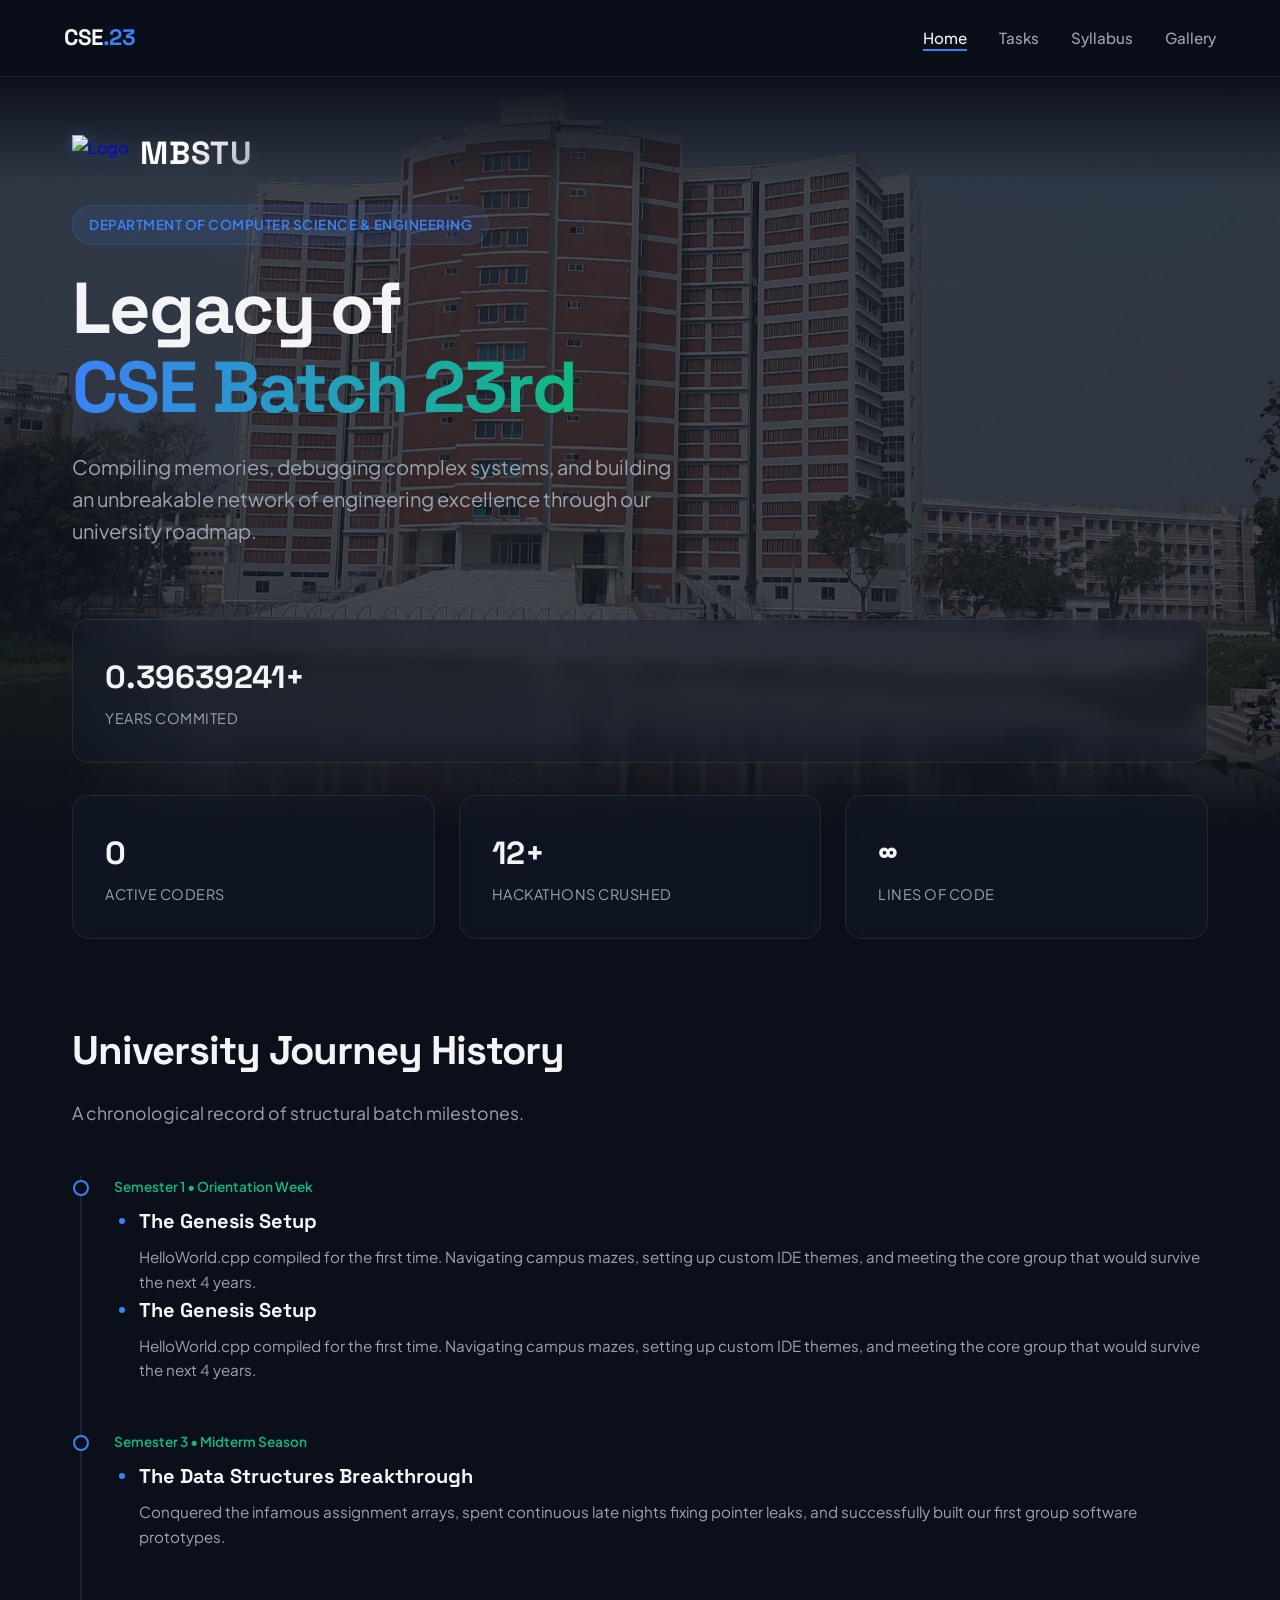
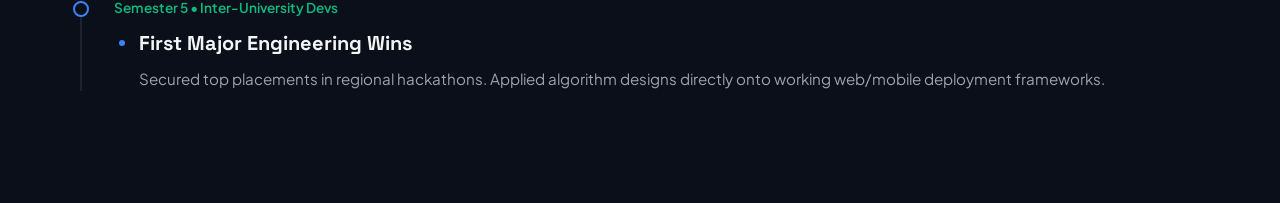
==== index.html @ c8ceb7ba "optimizing" ====
<!doctype html>
<html lang="en">
  <head>
    <link rel="author" href="https://github.com/abir-cse-dev" />
    <meta charset="UTF-8" />
    <meta name="viewport" content="width=device-width, initial-scale=1.0" />
    <title>CSE Batch 23 | Home</title>
    <link rel="stylesheet" href="style.css" />
    <style>
      /* Hero Section Component */
      .hero {
        min-height: 85vh;
        display: flex;
        flex-direction: column;
        justify-content: center;
        align-items: flex-start;
        position: relative;
      }

      .hero-tag {
        background: rgba(59, 130, 246, 0.1);
        color: var(--primary-accent);
        padding: 0.5rem 1rem;
        border-radius: 9999px;
        font-size: 0.85rem;
        font-weight: 600;
        letter-spacing: 0.5px;
        margin-bottom: 1.5rem;
        border: 1px solid rgba(59, 130, 246, 0.2);
      }
      .hero-title {
        font-size: 4.5rem;
        line-height: 1.1;
        letter-spacing: -2px;
        margin-bottom: 1.5rem;
      }
      .hero-title span {
        background: linear-gradient(
          to right,
          var(--primary-accent),
          var(--secondary-accent)
        );
        -webkit-background-clip: text;
        background-clip: text; /* Standard property to fix the warning */
        -webkit-text-fill-color: transparent;
      }

      .hero-desc {
        font-size: 1.25rem;
        color: var(--text-muted);
        max-width: 600px;
        margin-bottom: 2.5rem;
      }

      /* Dynamic Dashboard Stats */
      .stats-grid {
        display: grid;
        grid-template-columns: repeat(auto-fit, minmax(220px, 1fr));
        gap: 1.5rem;
        width: 100%;
        margin-top: 2rem;
      }
      .stat-card {
        background: var(--bg-card);
        border: 1px solid var(--border-color);
        padding: 2rem;
        border-radius: 17px;
        backdrop-filter: blur(8px);
        transition:
          transform 0.4s cubic-bezier(0.175, 0.885, 0.32, 1.275),
          border-color 0.3s;
      }
      .stat-card:hover {
        transform: translateY(-6px);
        border-color: rgba(59, 130, 246, 0.3);
      }
      .stat-num {
        font-family: "Space Grotesk", sans-serif;
        font-size: 2rem;
        font-weight: 700;
        color: var(--text-main);
        margin-bottom: 0.25rem;
      }
      .stat-label {
        font-size: 0.9rem;
        color: var(--text-muted);
        text-transform: uppercase;
        letter-spacing: 0.5px;
      }

      /* History Timeline Component */
      .timeline-section {
        margin-top: 5rem;
      }
      .timeline {
        position: relative;
        border-left: 2px solid var(--border-color);
        padding-left: 2rem;
        margin-left: 0.5rem;
      }
      .timeline-item {
        position: relative;
        margin-bottom: 3rem;
      }

      .timeline-item::before {
        content: "";
        position: absolute;
        left: calc(-2.1rem - 7px);
        top: 4px;
        width: 12px;
        height: 12px;
        border-radius: 50%;
        background: var(--bg-dark);
        border: 2px solid var(--primary-accent);
      }
      .timeline-date {
        font-size: 0.85rem;
        font-weight: 600;
        color: var(--secondary-accent);
        margin-bottom: 0.5rem;
      }
      .timeline-content {
        position: relative;
        padding-left: 25px;
      }
      .timeline-content h3 {
        font-size: 1.25rem;
        margin-bottom: 0.5rem;
      }
      .timeline-content p {
        color: var(--text-muted);
        font-size: 0.95rem;
      }
      .timeline-content::before {
        content: "";
        position: absolute;
        left: 0.32rem;
        top: 13px;

        /* Tiny solid core */
        width: 6px;
        height: 6px;
        border-radius: 50%;
        background: var(--primary-accent);
        border: none;

        /* Attaches the hardware-accelerated radar pulse animation */
        animation: radarPulse 2s infinite cubic-bezier(0.25, 0, 0, 1);
      }

      /* 
   The Radar Pulse Engine
   Gradually expands the outer ring while fading it to zero opacity 
*/
      @keyframes radarPulse {
        0% {
          box-shadow:
            0 0 0 0px rgba(59, 130, 246, 0.7),
            0 0 0 0px rgba(59, 130, 246, 0.4);
        }
        100% {
          box-shadow:
            0 0 0 8px rgba(59, 130, 246, 0),
            0 0 0 16px rgba(59, 130, 246, 0);
        }
      }

      .hero-standalone-bg {
        position: absolute;
        left: 0;
        right: 0;

        /* Starts exactly below the navbar (adjust 4.5rem if your nav height differs) */
        top: 4.5rem;

        /* Forces the canvas height to precisely match the vertical bounds of the hero layout */
        height: 85vh;

        /* Inject your background asset here */
        background-image: url("img/cse-12-story.jpg");
        background-repeat: no-repeat;
        background-position: center center;
        background-size: cover;

        /* Control your overall structural visibility blend here */
        opacity: 0.25;

        /* Dual-sided mask: Blends seamlessly into dark background at both the top and bottom borders */
        mask-image: linear-gradient(
          to bottom,
          transparent 0%,
          black 15%,
          black 85%,
          transparent 100%
        );
        -webkit-mask-image: linear-gradient(
          to bottom,
          transparent 0%,
          black 15%,
          black 85%,
          transparent 100%
        );

        z-index: 1; /* Drops it directly underneath your text grids */
        pointer-events: none; /* Makes it completely click-through so it never interrupts mouse interactions */
      }
      /* ==========================================
   MBSTU HIGH-TECH BRANDING SYSTEM
   ========================================== */

      .uni-logo {
        display: flex;
        align-items: center;
        gap: 0.75rem; /* Creates perfect breathing room between logo and text */
        cursor: pointer;
      }

      /* 1. The Logo Image Styling */
      .logo-img {
        height: 38px; /* Perfectly scaled height to fit inside the modern navbar */
        width: auto;
        object-fit: contain;

        /* Adds a subtle high-tech electric blue glow behind the logo */
        filter: drop-shadow(0 0 8px rgba(59, 130, 246, 0.4));

        transition: transform 0.3s cubic-bezier(0.4, 0, 0.2, 1);
      }

      /* Micro-interaction: logo spins slightly or scales up on nav hover */
      .uni-logo:hover .logo-img {
        transform: scale(1.05) rotate(-3deg);
      }

      /* 2. The MBSTU Word Styling */
      .logo-text {
        font-family: "Space Grotesk", sans-serif;
        font-size: 2rem;
        font-weight: 700;
        letter-spacing: 1px; /* Modern technical tracking space */

        /* Futuristic metallic gradient finish */
        background: linear-gradient(
          135deg,
          #ffffff 40%,
          var(--text-muted) 100%
        );
        -webkit-background-clip: text;
        background-clip: text;
        -webkit-text-fill-color: transparent;

        /* Subtle digital glow so the letters stand out on dark backgrounds */
        text-shadow: 0 0 20px rgba(255, 255, 255, 0.1);
        transition: all 0.3s ease;
        position: relative;
      }

      /* Accent highlight effect on hover */
      .uni-logo:hover .logo-text {
        background: linear-gradient(
          135deg,
          #ffffff 20%,
          var(--primary-accent) 100%
        );
        -webkit-background-clip: text;
        background-clip: text;
        -webkit-text-fill-color: transparent;
        text-shadow: 0 0 15px rgba(59, 130, 246, 0.3);
      }
      @media (max-width: 768px) {
        .hero-tag {
          font-size: 10px;
        }
      }
    </style>
  </head>
  <body>
    <nav class="navbar">
      <div class="nav-logo">CSE<span>.23</span></div>
      <ul class="nav-links">
        <li><a href="index.html" class="active">Home</a></li>
        <li><a href="tasks.html">Tasks</a></li>
        <li><a href="syllabus.html">Syllabus</a></li>
        <li><a href="gallery.html">Gallery</a></li>
      </ul>
    </nav>
    <div class="hero-standalone-bg"></div>
    <main class="container">
      <section class="hero">
        <a
          href="https://mbstu.ac.bd/"
          target="_blank"
          style="text-decoration: none"
        >
          <div class="uni-logo">
            <img src="img/Logo_of_MBSTU.png" alt="Logo" class="logo-img" />

            <span class="logo-text">MBSTU</span>
          </div></a
        >

        <br />
        <div class="hero-tag">DEPARTMENT OF COMPUTER SCIENCE & ENGINEERING</div>
        <h1 class="hero-title">Legacy of<br /><span>CSE Batch 23rd</span></h1>

        <p class="hero-desc">
          Compiling memories, debugging complex systems, and building an
          unbreakable network of engineering excellence through our university
          roadmap.
        </p>

        <div class="stats-grid">
          <div class="stat-card">
            <!-- The JS script below will dynamically control this element -->
            <div class="stat-num" id="live-years">Calculating...</div>
            <div class="stat-label">Years Commited</div>
          </div>
        </div>
        <div class="stats-grid">
          <div class="stat-card">
            <div class="stat-num">0</div>
            <div class="stat-label">Active Coders</div>
          </div>
          <div class="stat-card">
            <div class="stat-num">12+</div>
            <div class="stat-label">Hackathons Crushed</div>
          </div>
          <div class="stat-card">
            <div class="stat-num">∞</div>
            <div class="stat-label">Lines of Code</div>
          </div>
        </div>
      </section>

      <!-- Academic History Timeline Blueprint -->
      <section class="timeline-section">
        <h2 class="section-title">University Journey History</h2>
        <p class="section-subtitle">
          A chronological record of structural batch milestones.
        </p>

        <div class="timeline">
          <div class="timeline-item">
            <div class="timeline-date">Semester 1 • Orientation Week</div>
            <div class="timeline-content">
              <h3>The Genesis Setup</h3>
              <p>
                HelloWorld.cpp compiled for the first time. Navigating campus
                mazes, setting up custom IDE themes, and meeting the core group
                that would survive the next 4 years.
              </p>
            </div>
            <div class="timeline-content">
              <h3>The Genesis Setup</h3>
              <p>
                HelloWorld.cpp compiled for the first time. Navigating campus
                mazes, setting up custom IDE themes, and meeting the core group
                that would survive the next 4 years.
              </p>
            </div>
          </div>
          <div class="timeline-item">
            <div class="timeline-date">Semester 3 • Midterm Season</div>
            <div class="timeline-content">
              <h3>The Data Structures Breakthrough</h3>
              <p>
                Conquered the infamous assignment arrays, spent continuous late
                nights fixing pointer leaks, and successfully built our first
                group software prototypes.
              </p>
            </div>
          </div>
          <div class="timeline-item">
            <div class="timeline-date">Semester 5 • Inter-University Devs</div>
            <div class="timeline-content">
              <h3>First Major Engineering Wins</h3>
              <p>
                Secured top placements in regional hackathons. Applied algorithm
                designs directly onto working web/mobile deployment frameworks.
              </p>
            </div>
          </div>
        </div>
      </section>
    </main>
    <!-- Dynamic Batch Timer Engine -->
    <!-- Dynamic Real-Time Batch Timer Engine -->
    <script>
      document.addEventListener("DOMContentLoaded", () => {
        const MAX_YEARS = 4.0;

        // 1. Anchor the batch start date explicitly in Bangladesh Standard Time (UTC+6)
        // July 15, 2026 at 00:00:00 BST translates to July 14, 2026 at 18:00:00 UTC
        const BATCH_START_DATE = new Date("2026-07-14T18:00:00Z");

        const millisecondsInYear = 1000 * 60 * 60 * 24 * 365.25;
        const targetElement = document.getElementById("live-years");

        function updateBangladeshTicker() {
          // 2. Get the current exact global UTC time
          const now = new Date();
          const currentUTC = now.getTime() + now.getTimezoneOffset() * 60000;

          // 3. Shift the current time directly into Bangladesh Standard Time (+6 hours)
          const bangladeshOffset = 6 * 60 * 60 * 1000;
          const currentBangladeshTime = new Date(currentUTC + bangladeshOffset);

          // 4. Calculate the delta based purely on Bangladesh's clock timeline
          const diffInMilliseconds = currentBangladeshTime - BATCH_START_DATE;
          let calculatedYears = diffInMilliseconds / millisecondsInYear;

          // Safety Guard: Handle clocks set before the initialization anchor
          if (calculatedYears < 0) {
            calculatedYears = 0.0;
          }

          // Check if we hit the permanent batch milestone cap
          if (calculatedYears >= MAX_YEARS) {
            if (targetElement) {
              targetElement.textContent = MAX_YEARS.toFixed(1) + "+";
            }
            return; // Stop the execution loop
          }

          // Render with high-precision 8 floating points for visual feedback
          if (targetElement) {
            targetElement.textContent = calculatedYears.toFixed(8) + "+";
          }

          requestAnimationFrame(updateBangladeshTicker);
        }

        // Initialize the live runtime loop
        updateBangladeshTicker();
      });
    </script>
  </body>
</html>
---- style.css ----
/* Custom Reset & Typography */
@import url("https://fonts.googleapis.com/css2?family=Plus+Jakarta+Sans:wght@300;400;500;600;700&family=Space+Grotesk:wght@500;700&display=swap");

:root {
  --bg-dark: #0b0f19;
  --bg-card: rgba(22, 28, 45, 0.4);
  --border-color: rgba(255, 255, 255, 0.08);
  --primary-accent: #3b82f6; /* Electric Blue */
  --secondary-accent: #10b981; /* Neon Emerald */
  --text-main: #f3f4f6;
  --text-muted: #9ca3af;
}

* {
  margin: 0;
  padding: 0;
  box-sizing: border-box;
}

body {
  font-family: "Plus Jakarta Sans", sans-serif;
  background-color: var(--bg-dark);
  color: var(--text-main);
  overflow-x: hidden;
  line-height: 1.6;
}

/* Glassmorphism Global Navbar */
.navbar {
  position: fixed;
  top: 0;
  width: 100%;
  display: flex;
  justify-content: space-between;
  align-items: center;
  padding: 1.25rem 5%;
  background: rgba(11, 15, 25, 0.7);
  backdrop-filter: blur(12px);
  -webkit-backdrop-filter: blur(12px);
  border-bottom: 1px solid var(--border-color);
  z-index: 1000;
}

.nav-logo {
  font-family: "Space Grotesk", sans-serif;
  font-size: 1.4rem;
  font-weight: 700;
  letter-spacing: -0.5px;
}

.nav-logo span {
  color: var(--primary-accent);
}

.nav-links {
  display: flex;
  gap: 2rem;
  list-style: none;
}

.nav-links a {
  color: var(--text-muted);
  text-decoration: none;
  font-weight: 500;
  font-size: 0.95rem;
  transition: color 0.3s cubic-bezier(0.4, 0, 0.2, 1);
  position: relative;
}

.nav-links a::after {
  content: "";
  position: absolute;
  width: 0;
  height: 2px;
  bottom: -4px;
  left: 0;
  background-color: var(--primary-accent);
  transition: width 0.3s ease;
}

.nav-links a:hover::after,
.nav-links a.active::after {
  width: 100%;
}

.nav-links a:hover,
.nav-links a.active {
  color: var(--text-main);
}

/* Global Container Rules */
.container {
  max-width: 1200px;
  margin: 0 auto;
  padding: 8rem 2rem 4rem 2rem;
  position: relative;
  z-index: 2;
}

h1,
h2,
h3 {
  font-family: "Space Grotesk", sans-serif;
}

.section-title {
  font-size: 2.5rem;
  margin-bottom: 1rem;
  letter-spacing: -1px;
}

.section-subtitle {
  color: var(--text-muted);
  margin-bottom: 3rem;
  font-size: 1.1rem;
}

/* Scrollbar Style */
::-webkit-scrollbar {
  width: 8px;
}
::-webkit-scrollbar-track {
  background: var(--bg-dark);
}
::-webkit-scrollbar-thumb {
  background: #1e293b;
  border-radius: 4px;
}
::-webkit-scrollbar-thumb:hover {
  background: #334155;
}
/* ==========================================
   DYNAMIC MOBILE RESPONSIVENESS SYSTEM 
   ========================================== */

@media (max-width: 768px) {
  /* 1. Typography & Global Spacing Scales */
  :root {
    --section-title-size: 1.8rem;
  }

  .container {
    padding: 6rem 1.25rem 3rem 1.25rem; /* Tighter padding for mobile edges */
  }

  .section-title {
    font-size: var(--section-title-size);
  }

  /* 2. Seamless Flex-to-Column Navbar */
  .navbar {
    padding: 0.7rem 2rem;
    flex-direction: row;
  }

  .nav-links {
    gap: 1rem;
    width: 100%;
    justify-content: right;
  }

  .nav-links a {
    font-size: 0.85rem;
  }

  /* 3. Index Page: Hero Component Optimization */
  .hero {
    min-height: auto;
  }

  .hero-title {
    font-size: 2.6rem; /* Shrinks the massive 4.5rem text so it fits perfectly */
    letter-spacing: -1px;
  }

  .hero-desc {
    font-size: 1rem;
  }

  /* Stack dashboard statistics into a 2x2 grid instead of an awkward squished line */
  .stats-grid {
    grid-template-columns: repeat(2, 1fr);
    gap: 1rem;
  }

  .stat-card {
    padding: 1.25rem;
  }

  .stat-num {
    font-size: 1.8rem;
  }

  /* 4. Tasks Page: Adaptive Rows */
  .task-filters {
    overflow-x: auto; /* Lets users swipe filters if they run out of horizontal room */
    padding-bottom: 0.5rem;
    white-space: nowrap;
    -webkit-overflow-scrolling: touch;
  }

  .task-row {
    flex-direction: column;
    align-items: flex-start;
    gap: 1rem;
    padding: 1.25rem;
  }

  .status-badge {
    align-self: flex-start; /* Keeps the badge neat on its own line */
  }

  /* 5. Gallery Page: Unified Masonry Fallback */
  .gallery-grid {
    grid-template-columns: 1fr; /* Forces images into a sleek single vertical feed */
    grid-auto-rows: 240px;
    gap: 1rem;
  }

  .gallery-item.tall,
  .gallery-item.wide {
    grid-row: span 1;
    grid-column: span 1; /* Strips complex desktop logic so it doesn't break aspect ratios */
  }
}
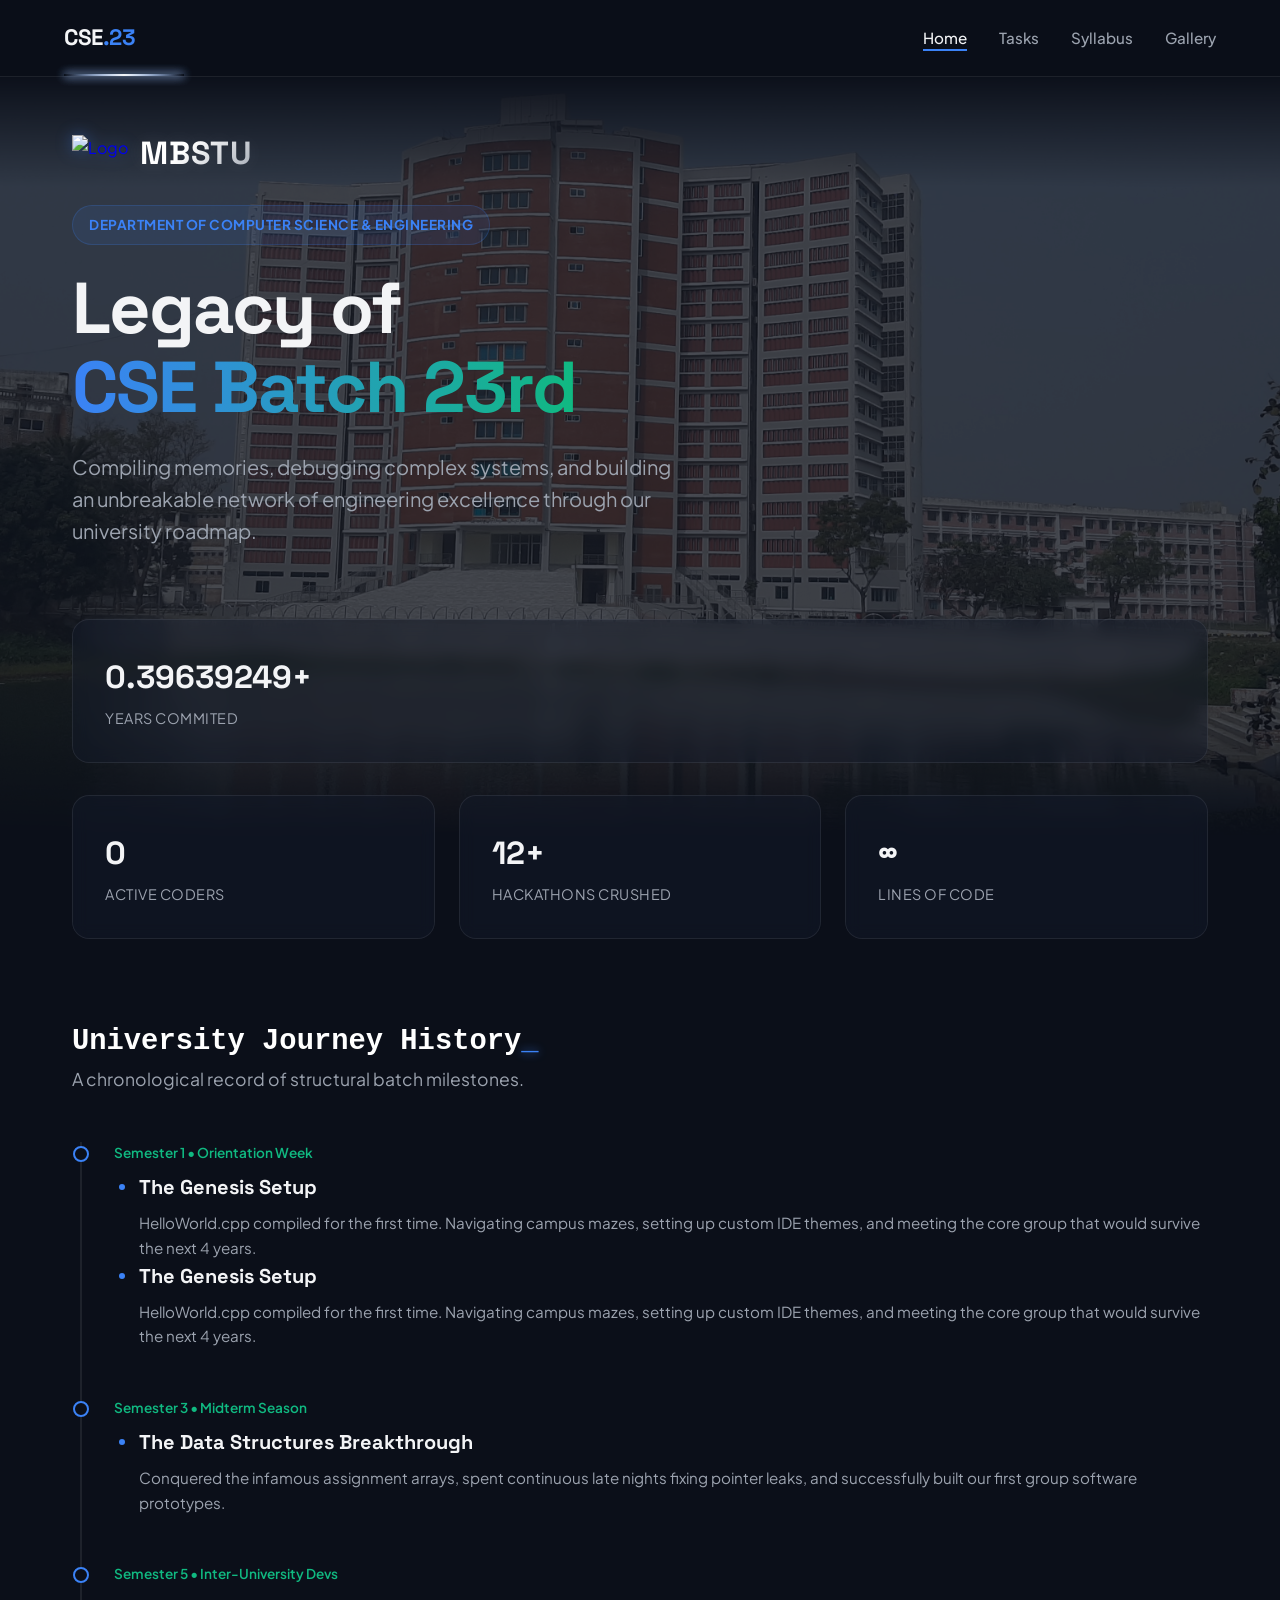
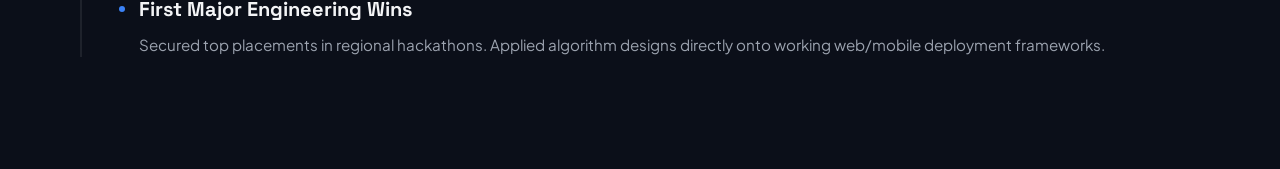
==== commit bc5158cc: "updated animation & Design" ====
--- a/index.html
+++ b/index.html
@@ -268,9 +268,88 @@
         -webkit-text-fill-color: transparent;
         text-shadow: 0 0 15px rgba(59, 130, 246, 0.3);
       }
-      @media (max-width: 768px) {
-        .hero-tag {
-          font-size: 10px;
+
+      /* Hide the controller checkbox everywhere */
+      .nav-toggle-checkbox {
+        display: none;
+      }
+
+      /* Hide the trigger button on desktop screens by default */
+      .nav-trigger {
+        display: none;
+        cursor: pointer;
+        font-family: "Fira Code", monospace;
+        font-weight: 700;
+        font-size: 1.1rem;
+        color: var(--primary-accent);
+        text-shadow: 0 0 8px var(--primary-accent);
+        user-select: none;
+        transition: color 0.2s ease;
+      }
+
+      .nav-trigger .trigger-close {
+        display: none; /* Hide close state by default */
+      }
+
+      /* ================= COMPACT MOBILE OVERRIDES ================= */
+      @media (max-width: 380px) {
+        /* Display the custom terminal trigger */
+        .nav-trigger {
+          display: inline-block;
+        }
+
+        /* Transform the nav links container into a vertical drop-down panel */
+        .nav-links {
+          display: none; /* Keep it hidden until checked */
+          position: absolute;
+          top: 100%; /* Sits precisely beneath the navbar border */
+          left: 0;
+          width: 100%;
+          flex-direction: column;
+          gap: 0; /* Clear desktop gaps */
+          background: rgba(10, 14, 23, 0.95); /* Matches your dark background */
+          backdrop-filter: blur(12px);
+          border-bottom: 2px solid var(--border-color);
+          padding: 1rem 0;
+          box-shadow: 0 10px 30px rgba(0, 0, 0, 0.5);
+        }
+
+        /* Expand vertical menu links to make them easy targets to tap */
+        .nav-links li {
+          width: 100%;
+          text-align: center;
+        }
+
+        .nav-links a {
+          display: block;
+          padding: 1rem 0;
+          font-size: 1rem;
+          width: 100%;
+        }
+
+        /* Retain your active line accent state cleanly */
+        .nav-links a.active::after {
+          bottom: 4px;
+          width: 30px;
+          left: 50%;
+          transform: translateX(-50%);
+        }
+
+        /* ================= CSS TRIGGER ENGINE ================= */
+
+        /* 1. When checkbox is checked, display the vertical panel */
+        .nav-toggle-checkbox:checked ~ .nav-links {
+          display: flex;
+        }
+
+        /* 2. Swap [//] for [X] when menu opens */
+        .nav-toggle-checkbox:checked ~ .nav-trigger .trigger-open {
+          display: none;
+        }
+        .nav-toggle-checkbox:checked ~ .nav-trigger .trigger-close {
+          display: inline-block;
+          color: #ef4444; /* Alert red indicator when menu is deployed */
+          text-shadow: 0 0 8px #ef4444;
         }
       }
     </style>
@@ -278,6 +357,17 @@
   <body>
     <nav class="navbar">
       <div class="nav-logo">CSE<span>.23</span></div>
+
+      <!-- The Hidden State Controller -->
+      <input type="checkbox" id="nav-toggle" class="nav-toggle-checkbox" />
+
+      <!-- Cyberpunk Interactive Menu Button -->
+      <label for="nav-toggle" class="nav-trigger">
+        <span class="trigger-open">[//]</span>
+        <span class="trigger-close">[X]</span>
+      </label>
+
+      <!-- The Links Container -->
       <ul class="nav-links">
         <li><a href="index.html" class="active">Home</a></li>
         <li><a href="tasks.html">Tasks</a></li>
@@ -301,7 +391,9 @@
         >
 
         <br />
-        <div class="hero-tag">DEPARTMENT OF COMPUTER SCIENCE & ENGINEERING</div>
+        <div class="hero-tag">
+          <b>DEPARTMENT OF COMPUTER SCIENCE & ENGINEERING</b>
+        </div>
         <h1 class="hero-title">Legacy of<br /><span>CSE Batch 23rd</span></h1>
 
         <p class="hero-desc">
--- a/style.css
+++ b/style.css
@@ -40,7 +40,69 @@
   border-bottom: 1px solid var(--border-color);
   z-index: 1000;
 }
-
+/* We use BOTH ::before and ::after to create two independent beams */
+.navbar::before,
+.navbar::after {
+  content: "";
+  position: absolute;
+  bottom: 0;
+  height: 2px;
+  width: 120px;
+}
+
+/* Core One: Moving Left to Right */
+.navbar::before {
+  background: linear-gradient(
+    90deg,
+    transparent,
+    var(--primary-accent),
+    transparent
+  );
+  box-shadow: 0 0 10px var(--primary-accent);
+  animation: scanRight 4.2s ease-in-out infinite;
+}
+
+/* Core Two: Moving Right to Left (Slightly faster for variation) */
+.navbar::after {
+  background: linear-gradient(
+    90deg,
+    transparent,
+    var(--text-main),
+    transparent
+  );
+  box-shadow: 0 0 10px var(--text-main);
+  animation: scanLeft 3.2s ease-in-out infinite;
+}
+
+@keyframes scanRight {
+  0% {
+    left: 0%;
+    transform: translateX(-100%);
+  }
+  50% {
+    left: 100%;
+    transform: translateX(0%);
+  }
+  100% {
+    left: 0%;
+    transform: translateX(-100%);
+  }
+}
+
+@keyframes scanLeft {
+  0% {
+    right: 0%;
+    transform: translateX(100%);
+  }
+  50% {
+    right: 100%;
+    transform: translateX(0%);
+  }
+  100% {
+    right: 0%;
+    transform: translateX(100%);
+  }
+}
 .nav-logo {
   font-family: "Space Grotesk", sans-serif;
   font-size: 1.4rem;
@@ -102,11 +164,36 @@
 h3 {
   font-family: "Space Grotesk", sans-serif;
 }
-
 .section-title {
-  font-size: 2.5rem;
-  margin-bottom: 1rem;
-  letter-spacing: -1px;
+  font-family: "Fira Code", monospace;
+  font-size: 1.8rem;
+  color: #ffffff;
+  position: relative;
+  padding-bottom: 0rem;
+}
+
+/* Injects the double forward slashes code comment syntax */
+.section-title::before {
+  content: "";
+  color: rgba(255, 255, 255, 0.3); /* Muted comment style */
+  font-weight: 400;
+}
+
+/* Adds a high-tech sub-line beneath the text that anchors it down */
+.section-title::after {
+  content: "_";
+  color: var(--primary-accent, #00f2fe);
+  animation: cursorPulse 0.8s infinite alternate;
+  text-shadow: 0 0 8px var(--primary-accent, #00f2fe);
+}
+
+@keyframes cursorPulse {
+  0% {
+    opacity: 0;
+  }
+  100% {
+    opacity: 1;
+  }
 }
 
 .section-subtitle {
@@ -133,11 +220,15 @@
    DYNAMIC MOBILE RESPONSIVENESS SYSTEM 
    ========================================== */
 
-@media (max-width: 768px) {
+@media (max-width: 725px) {
   /* 1. Typography & Global Spacing Scales */
   :root {
     --section-title-size: 1.8rem;
   }
+  html {
+    /* Shrinks the root font-size down to 90% */
+    font-size: 75%;
+  }
 
   .container {
     padding: 6rem 1.25rem 3rem 1.25rem; /* Tighter padding for mobile edges */
@@ -149,18 +240,8 @@
 
   /* 2. Seamless Flex-to-Column Navbar */
   .navbar {
-    padding: 0.7rem 2rem;
+    padding: 0.9rem 2rem;
     flex-direction: row;
-  }
-
-  .nav-links {
-    gap: 1rem;
-    width: 100%;
-    justify-content: right;
-  }
-
-  .nav-links a {
-    font-size: 0.85rem;
   }
 
   /* 3. Index Page: Hero Component Optimization */
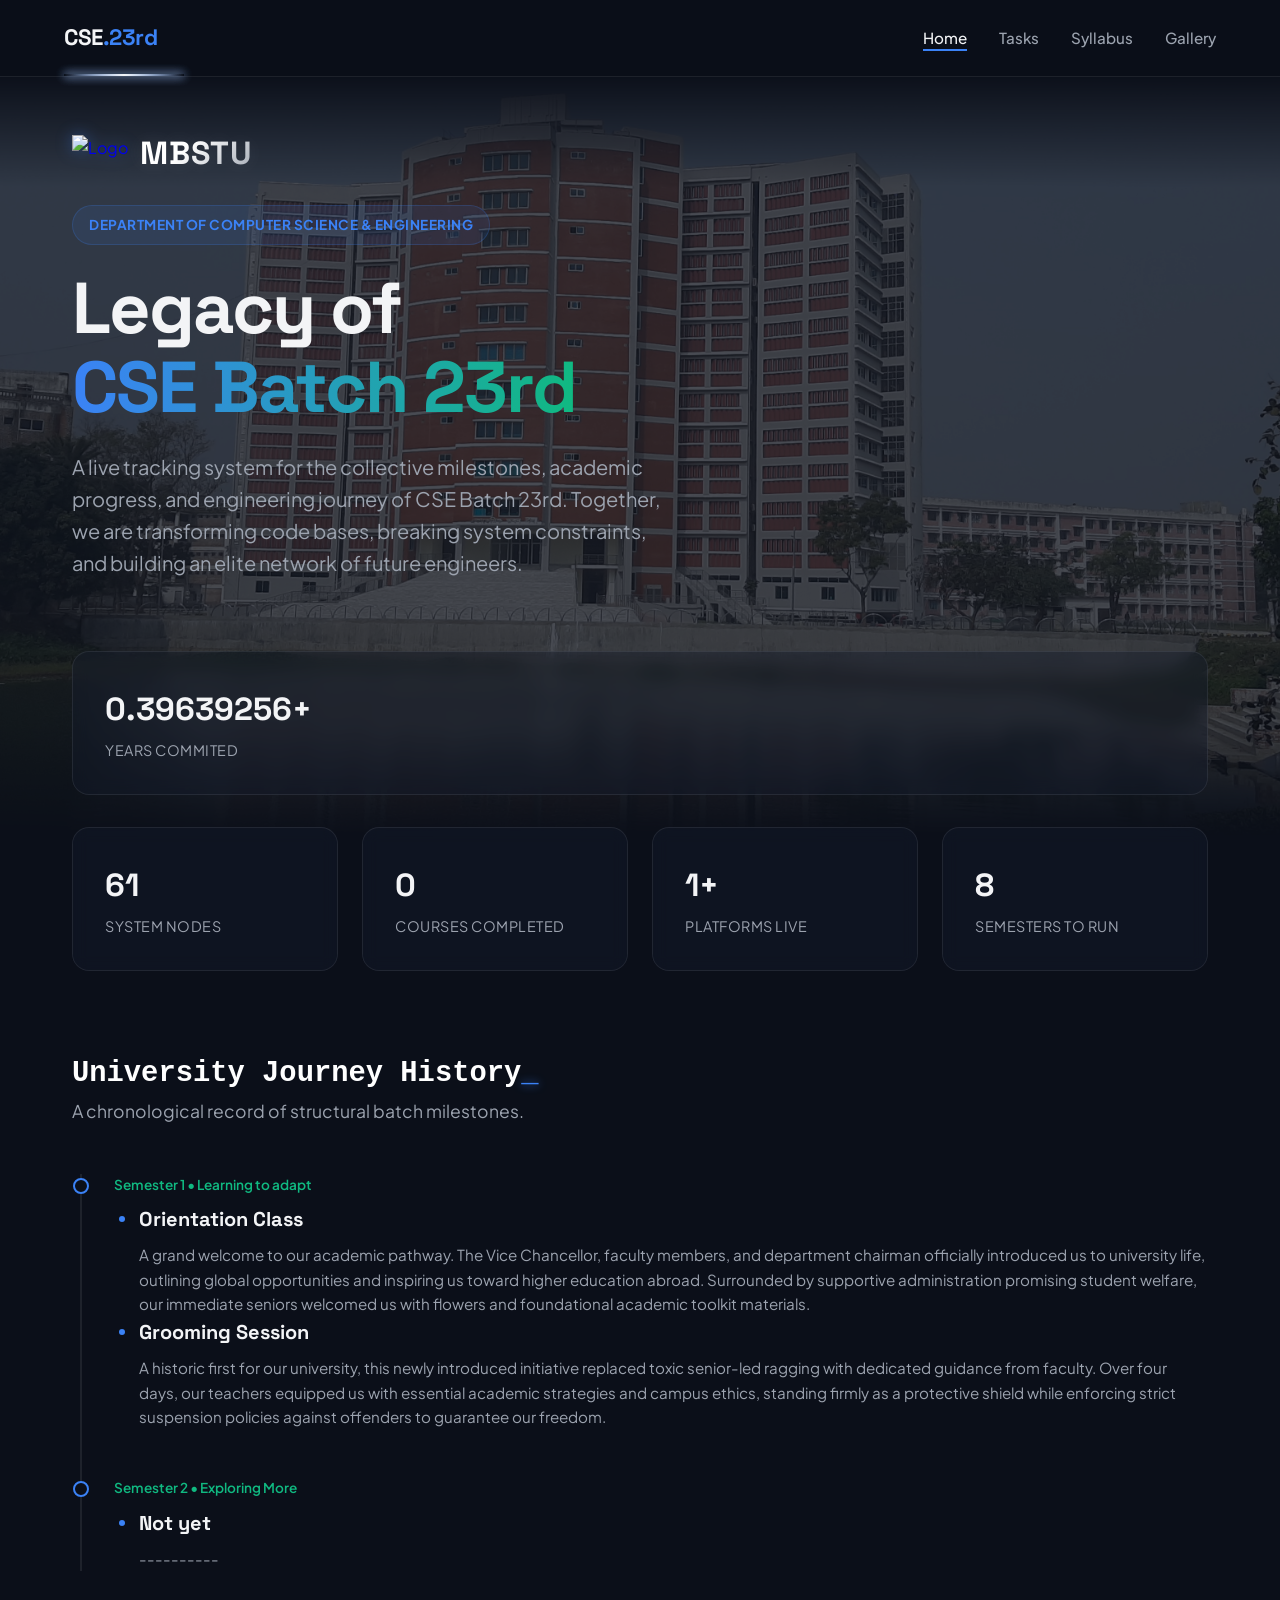
==== commit 7ca41290: "homepage complete" ====
--- a/index.html
+++ b/index.html
@@ -114,6 +114,7 @@
         background: var(--bg-dark);
         border: 2px solid var(--primary-accent);
       }
+
       .timeline-date {
         font-size: 0.85rem;
         font-weight: 600;
@@ -356,7 +357,7 @@
   </head>
   <body>
     <nav class="navbar">
-      <div class="nav-logo">CSE<span>.23</span></div>
+      <div class="nav-logo">CSE<span>.23rd</span></div>
 
       <!-- The Hidden State Controller -->
       <input type="checkbox" id="nav-toggle" class="nav-toggle-checkbox" />
@@ -397,9 +398,10 @@
         <h1 class="hero-title">Legacy of<br /><span>CSE Batch 23rd</span></h1>
 
         <p class="hero-desc">
-          Compiling memories, debugging complex systems, and building an
-          unbreakable network of engineering excellence through our university
-          roadmap.
+          A live tracking system for the collective milestones, academic
+          progress, and engineering journey of CSE Batch 23rd. Together, we are
+          transforming code bases, breaking system constraints, and building an
+          elite network of future engineers.
         </p>
 
         <div class="stats-grid">
@@ -409,18 +411,24 @@
             <div class="stat-label">Years Commited</div>
           </div>
         </div>
+
         <div class="stats-grid">
           <div class="stat-card">
+            <div class="stat-num">61</div>
+            <div class="stat-label">System Nodes</div>
+          </div>
+          <div class="stat-card">
             <div class="stat-num">0</div>
-            <div class="stat-label">Active Coders</div>
-          </div>
+            <div class="stat-label">Courses Completed</div>
+          </div>
+
           <div class="stat-card">
-            <div class="stat-num">12+</div>
-            <div class="stat-label">Hackathons Crushed</div>
+            <div class="stat-num">1+</div>
+            <div class="stat-label">Platforms Live</div>
           </div>
           <div class="stat-card">
-            <div class="stat-num">∞</div>
-            <div class="stat-label">Lines of Code</div>
+            <div class="stat-num">8</div>
+            <div class="stat-label">Semesters To Run</div>
           </div>
         </div>
       </section>
@@ -434,43 +442,36 @@
 
         <div class="timeline">
           <div class="timeline-item">
-            <div class="timeline-date">Semester 1 • Orientation Week</div>
+            <div class="timeline-date">Semester 1 • Learning to adapt</div>
             <div class="timeline-content">
-              <h3>The Genesis Setup</h3>
+              <h3>Orientation Class</h3>
               <p>
-                HelloWorld.cpp compiled for the first time. Navigating campus
-                mazes, setting up custom IDE themes, and meeting the core group
-                that would survive the next 4 years.
+                A grand welcome to our academic pathway. The Vice Chancellor,
+                faculty members, and department chairman officially introduced
+                us to university life, outlining global opportunities and
+                inspiring us toward higher education abroad. Surrounded by
+                supportive administration promising student welfare, our
+                immediate seniors welcomed us with flowers and foundational
+                academic toolkit materials.
               </p>
             </div>
             <div class="timeline-content">
-              <h3>The Genesis Setup</h3>
+              <h3>Grooming Session</h3>
               <p>
-                HelloWorld.cpp compiled for the first time. Navigating campus
-                mazes, setting up custom IDE themes, and meeting the core group
-                that would survive the next 4 years.
+                A historic first for our university, this newly introduced
+                initiative replaced toxic senior-led ragging with dedicated
+                guidance from faculty. Over four days, our teachers equipped us
+                with essential academic strategies and campus ethics, standing
+                firmly as a protective shield while enforcing strict suspension
+                policies against offenders to guarantee our freedom.
               </p>
             </div>
           </div>
           <div class="timeline-item">
-            <div class="timeline-date">Semester 3 • Midterm Season</div>
+            <div class="timeline-date">Semester 2 • Exploring More</div>
             <div class="timeline-content">
-              <h3>The Data Structures Breakthrough</h3>
-              <p>
-                Conquered the infamous assignment arrays, spent continuous late
-                nights fixing pointer leaks, and successfully built our first
-                group software prototypes.
-              </p>
-            </div>
-          </div>
-          <div class="timeline-item">
-            <div class="timeline-date">Semester 5 • Inter-University Devs</div>
-            <div class="timeline-content">
-              <h3>First Major Engineering Wins</h3>
-              <p>
-                Secured top placements in regional hackathons. Applied algorithm
-                designs directly onto working web/mobile deployment frameworks.
-              </p>
+              <h3>Not yet</h3>
+              <p>----------</p>
             </div>
           </div>
         </div>
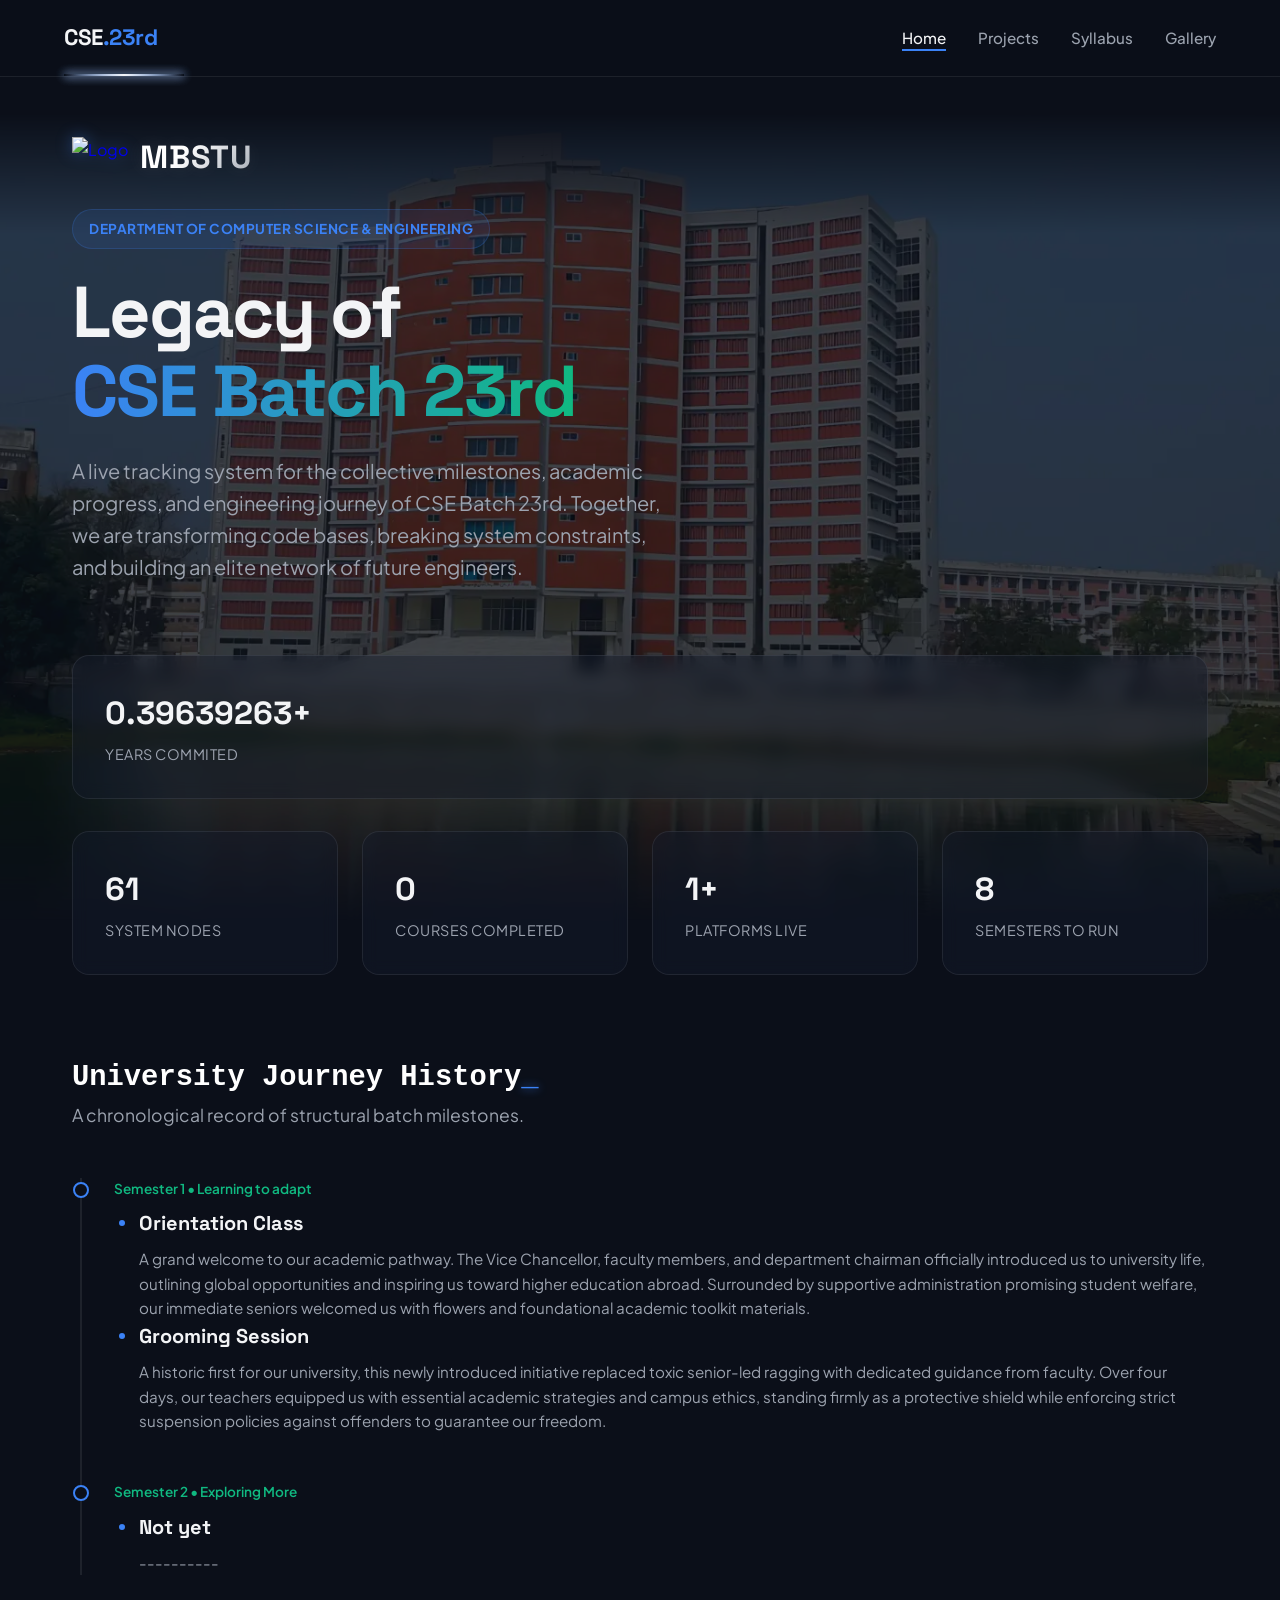
==== commit 79fd9593: "completed projects" ====
--- a/index.html
+++ b/index.html
@@ -173,17 +173,17 @@
         right: 0;
 
         /* Starts exactly below the navbar (adjust 4.5rem if your nav height differs) */
-        top: 4.5rem;
+        top: 7rem;
 
         /* Forces the canvas height to precisely match the vertical bounds of the hero layout */
-        height: 85vh;
+        height: 90vh;
 
         /* Inject your background asset here */
-        background-image: url("img/cse-12-story.jpg");
+        background-image: url("img/mbstu-cse-12story.webp");
         background-repeat: no-repeat;
         background-position: center center;
         background-size: cover;
-
+        filter: saturate(2) contrast(1.3) brightness(0.83);
         /* Control your overall structural visibility blend here */
         opacity: 0.25;
 
@@ -255,6 +255,7 @@
         text-shadow: 0 0 20px rgba(255, 255, 255, 0.1);
         transition: all 0.3s ease;
         position: relative;
+        padding-top: 4px;
       }
 
       /* Accent highlight effect on hover */
@@ -371,7 +372,7 @@
       <!-- The Links Container -->
       <ul class="nav-links">
         <li><a href="index.html" class="active">Home</a></li>
-        <li><a href="tasks.html">Tasks</a></li>
+        <li><a href="projects.html">Projects</a></li>
         <li><a href="syllabus.html">Syllabus</a></li>
         <li><a href="gallery.html">Gallery</a></li>
       </ul>
@@ -385,7 +386,7 @@
           style="text-decoration: none"
         >
           <div class="uni-logo">
-            <img src="img/Logo_of_MBSTU.png" alt="Logo" class="logo-img" />
+            <img src="img/Logo-of-MBSTU.png" alt="Logo" class="logo-img" />
 
             <span class="logo-text">MBSTU</span>
           </div></a
@@ -477,6 +478,7 @@
         </div>
       </section>
     </main>
+
     <!-- Dynamic Batch Timer Engine -->
     <!-- Dynamic Real-Time Batch Timer Engine -->
     <script>
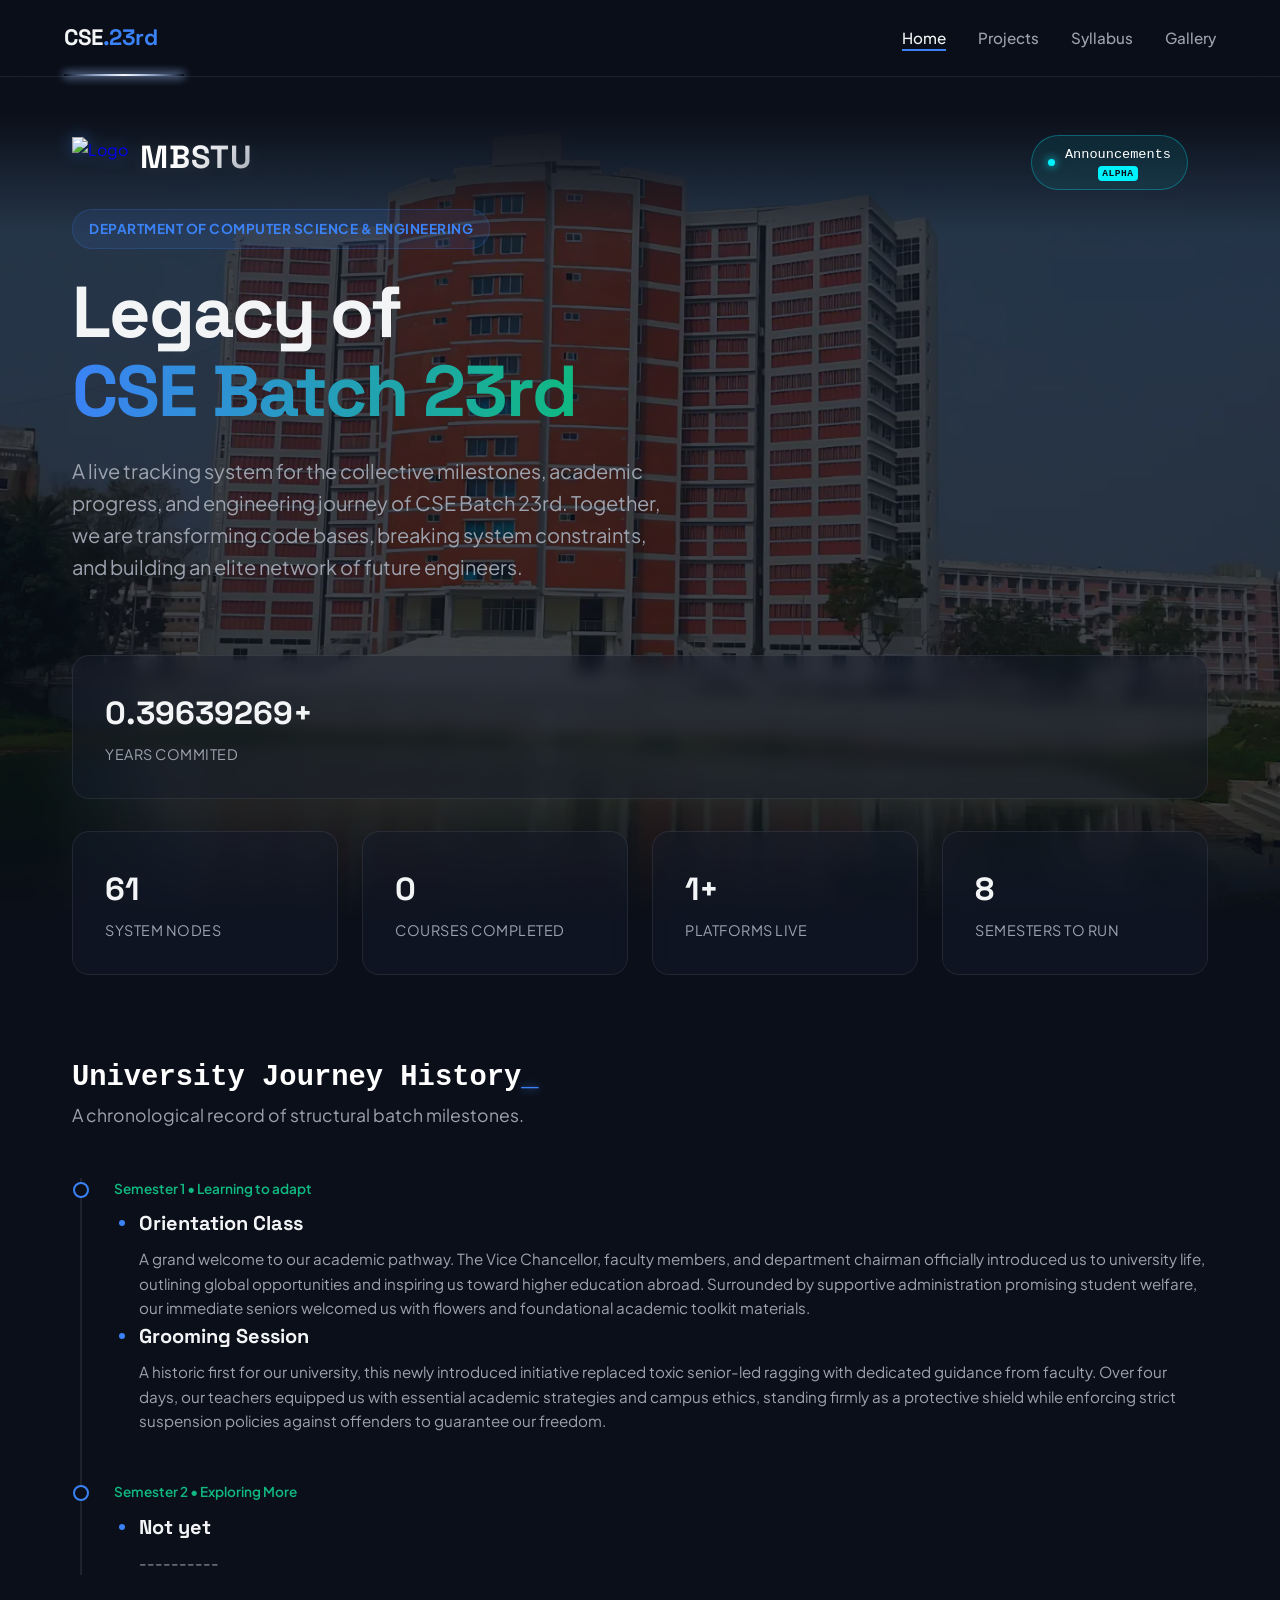
==== commit f92f4c3f: "v1.0 ready to deploy" ====
--- a/index.html
+++ b/index.html
@@ -12,7 +12,7 @@
         min-height: 85vh;
         display: flex;
         flex-direction: column;
-        justify-content: center;
+
         align-items: flex-start;
         position: relative;
       }
@@ -172,7 +172,7 @@
         left: 0;
         right: 0;
 
-        /* Starts exactly below the navbar (adjust 4.5rem if your nav height differs) */
+        /* Starts exactly below the navbar */
         top: 7rem;
 
         /* Forces the canvas height to precisely match the vertical bounds of the hero layout */
@@ -184,10 +184,8 @@
         background-position: center center;
         background-size: cover;
         filter: saturate(2) contrast(1.3) brightness(0.83);
-        /* Control your overall structural visibility blend here */
         opacity: 0.25;
 
-        /* Dual-sided mask: Blends seamlessly into dark background at both the top and bottom borders */
         mask-image: linear-gradient(
           to bottom,
           transparent 0%,
@@ -203,9 +201,10 @@
           transparent 100%
         );
 
-        z-index: 1; /* Drops it directly underneath your text grids */
-        pointer-events: none; /* Makes it completely click-through so it never interrupts mouse interactions */
-      }
+        z-index: 1;
+        pointer-events: none;
+      }
+
       /* ==========================================
    MBSTU HIGH-TECH BRANDING SYSTEM
    ========================================== */
@@ -213,35 +212,28 @@
       .uni-logo {
         display: flex;
         align-items: center;
-        gap: 0.75rem; /* Creates perfect breathing room between logo and text */
+        gap: 0.75rem;
         cursor: pointer;
       }
 
-      /* 1. The Logo Image Styling */
       .logo-img {
-        height: 38px; /* Perfectly scaled height to fit inside the modern navbar */
+        height: 38px;
         width: auto;
         object-fit: contain;
-
-        /* Adds a subtle high-tech electric blue glow behind the logo */
         filter: drop-shadow(0 0 8px rgba(59, 130, 246, 0.4));
-
         transition: transform 0.3s cubic-bezier(0.4, 0, 0.2, 1);
       }
 
-      /* Micro-interaction: logo spins slightly or scales up on nav hover */
       .uni-logo:hover .logo-img {
         transform: scale(1.05) rotate(-3deg);
       }
 
-      /* 2. The MBSTU Word Styling */
       .logo-text {
         font-family: "Space Grotesk", sans-serif;
         font-size: 2rem;
         font-weight: 700;
-        letter-spacing: 1px; /* Modern technical tracking space */
-
-        /* Futuristic metallic gradient finish */
+        letter-spacing: 1px;
+
         background: linear-gradient(
           135deg,
           #ffffff 40%,
@@ -251,14 +243,12 @@
         background-clip: text;
         -webkit-text-fill-color: transparent;
 
-        /* Subtle digital glow so the letters stand out on dark backgrounds */
         text-shadow: 0 0 20px rgba(255, 255, 255, 0.1);
         transition: all 0.3s ease;
         position: relative;
         padding-top: 4px;
       }
 
-      /* Accent highlight effect on hover */
       .uni-logo:hover .logo-text {
         background: linear-gradient(
           135deg,
@@ -271,52 +261,151 @@
         text-shadow: 0 0 15px rgba(59, 130, 246, 0.3);
       }
 
-      /* Hide the controller checkbox everywhere */
+      /* Hide controller checkbox */
       .nav-toggle-checkbox {
         display: none;
       }
 
-      /* Hide the trigger button on desktop screens by default */
+      /* Cyberpunk Interactive Button Trigger */
       .nav-trigger {
         display: none;
         cursor: pointer;
+        user-select: none;
+        padding: 0.4rem 0.6rem;
+        border-radius: 8px;
+        background: rgba(59, 130, 246, 0.08);
+        border: 1px solid rgba(59, 130, 246, 0.3);
+        backdrop-filter: blur(8px);
+        transition: all 0.3s ease;
+      }
+
+      .nav-trigger:active {
+        transform: scale(0.92);
+      }
+
+      /* Hamburger Icon Bars */
+      .btn-icon-box {
+        width: 22px;
+        height: 18px;
+        display: flex;
+        flex-direction: column;
+        justify-content: space-between;
+        align-items: center;
+        position: relative;
+      }
+
+      .nav-bar-line {
+        width: 100%;
+        height: 2px;
+        background-color: var(--primary-accent, #00f2fe);
+        border-radius: 2px;
+        box-shadow: 0 0 6px rgba(0, 242, 254, 0.5);
+        transition: all 0.3s ease-in-out;
+      }
+
+      /* Top-Right Absolute Badge */
+      .announcements {
+        display: inline-flex;
+        flex-direction: column;
+        align-items: center;
+      }
+      .announcements-badge {
+        position: absolute;
+        top: 7px;
+        right: 20px;
+        z-index: 100;
+        display: inline-flex;
+        align-items: center;
+        gap: 10px;
+        background: rgba(0, 242, 254, 0.08);
+        border: 1px solid rgba(0, 242, 254, 0.3);
+        color: #ffffff;
+        padding: 0.5rem 1rem;
+        border-radius: 30px;
         font-family: "Fira Code", monospace;
-        font-weight: 700;
-        font-size: 1.1rem;
-        color: var(--primary-accent);
-        text-shadow: 0 0 8px var(--primary-accent);
-        user-select: none;
-        transition: color 0.2s ease;
-      }
-
-      .nav-trigger .trigger-close {
-        display: none; /* Hide close state by default */
+        font-size: 0.85rem;
+        text-decoration: none;
+        backdrop-filter: blur(8px);
+        transition: all 0.3s ease;
+      }
+
+      .announcements-badge:hover {
+        background: rgba(0, 242, 254, 0.2);
+        border-color: #00f2fe;
+        box-shadow: 0 0 20px rgba(0, 242, 254, 0.4);
+        transform: translateY(-2px);
+      }
+
+      .pulse-dot {
+        width: 7px;
+        height: 7px;
+        background-color: #00f2fe;
+        border-radius: 50%;
+        box-shadow: 0 0 8px #00f2fe;
+        animation: badge-pulse 2s infinite;
+      }
+
+      .beta-tag {
+        background: #00f2fe;
+        color: #0a0e17;
+        font-size: 0.6rem;
+        font-weight: 800;
+        padding: 0rem 0.3rem;
+        border-radius: 4px;
+        letter-spacing: 0.5px;
+      }
+
+      @keyframes badge-pulse {
+        0% {
+          transform: scale(0.95);
+          opacity: 0.7;
+        }
+        50% {
+          transform: scale(1.25);
+          opacity: 1;
+          box-shadow: 0 0 12px #00f2fe;
+        }
+        100% {
+          transform: scale(0.95);
+          opacity: 0.7;
+        }
+      }
+
+      /* Smooth Slide & Fade Keyframes for Dropdown Menu */
+      @keyframes menuSlideDown {
+        from {
+          opacity: 0;
+          transform: translateY(-10px);
+        }
+        to {
+          opacity: 1;
+          transform: translateY(0);
+        }
       }
 
       /* ================= COMPACT MOBILE OVERRIDES ================= */
-      @media (max-width: 380px) {
-        /* Display the custom terminal trigger */
+      @media (max-width: 320px) {
         .nav-trigger {
-          display: inline-block;
-        }
-
-        /* Transform the nav links container into a vertical drop-down panel */
+          display: flex;
+          align-items: center;
+          justify-content: center;
+        }
+
         .nav-links {
-          display: none; /* Keep it hidden until checked */
+          display: none;
           position: absolute;
-          top: 100%; /* Sits precisely beneath the navbar border */
+          top: 100%;
           left: 0;
           width: 100%;
           flex-direction: column;
-          gap: 0; /* Clear desktop gaps */
-          background: rgba(10, 14, 23, 0.95); /* Matches your dark background */
+          gap: 0;
+          background: rgba(10, 14, 23, 0.95);
           backdrop-filter: blur(12px);
           border-bottom: 2px solid var(--border-color);
           padding: 1rem 0;
           box-shadow: 0 10px 30px rgba(0, 0, 0, 0.5);
         }
 
-        /* Expand vertical menu links to make them easy targets to tap */
         .nav-links li {
           width: 100%;
           text-align: center;
@@ -329,7 +418,6 @@
           width: 100%;
         }
 
-        /* Retain your active line accent state cleanly */
         .nav-links a.active::after {
           bottom: 4px;
           width: 30px;
@@ -339,19 +427,35 @@
 
         /* ================= CSS TRIGGER ENGINE ================= */
 
-        /* 1. When checkbox is checked, display the vertical panel */
+        /* 1. When checkbox is checked, trigger animated slide down */
         .nav-toggle-checkbox:checked ~ .nav-links {
           display: flex;
-        }
-
-        /* 2. Swap [//] for [X] when menu opens */
-        .nav-toggle-checkbox:checked ~ .nav-trigger .trigger-open {
-          display: none;
-        }
-        .nav-toggle-checkbox:checked ~ .nav-trigger .trigger-close {
-          display: inline-block;
-          color: #ef4444; /* Alert red indicator when menu is deployed */
-          text-shadow: 0 0 8px #ef4444;
+          animation: menuSlideDown 0.3s cubic-bezier(0.16, 1, 0.3, 1) forwards;
+        }
+
+        /* 2. Button State Transformations when open */
+        .nav-toggle-checkbox:checked ~ .nav-trigger {
+          background: rgba(239, 68, 68, 0.12);
+          border-color: rgba(239, 68, 68, 0.4);
+          box-shadow: 0 0 12px rgba(239, 68, 68, 0.2);
+        }
+
+        /* Transform hamburger lines into an 'X' symbol */
+        .nav-toggle-checkbox:checked ~ .nav-trigger .line-1 {
+          transform: translateY(8px) rotate(45deg);
+          background-color: #ef4444;
+          box-shadow: 0 0 6px #ef4444;
+        }
+
+        .nav-toggle-checkbox:checked ~ .nav-trigger .line-2 {
+          opacity: 0;
+          transform: scaleX(0);
+        }
+
+        .nav-toggle-checkbox:checked ~ .nav-trigger .line-3 {
+          transform: translateY(-8px) rotate(-45deg);
+          background-color: #ef4444;
+          box-shadow: 0 0 6px #ef4444;
         }
       }
     </style>
@@ -363,10 +467,17 @@
       <!-- The Hidden State Controller -->
       <input type="checkbox" id="nav-toggle" class="nav-toggle-checkbox" />
 
-      <!-- Cyberpunk Interactive Menu Button -->
-      <label for="nav-toggle" class="nav-trigger">
-        <span class="trigger-open">[//]</span>
-        <span class="trigger-close">[X]</span>
+      <!-- Cyberpunk Animated Button -->
+      <label
+        for="nav-toggle"
+        class="nav-trigger"
+        aria-label="Toggle Navigation"
+      >
+        <div class="btn-icon-box">
+          <span class="nav-bar-line line-1"></span>
+          <span class="nav-bar-line line-2"></span>
+          <span class="nav-bar-line line-3"></span>
+        </div>
       </label>
 
       <!-- The Links Container -->
@@ -391,6 +502,12 @@
             <span class="logo-text">MBSTU</span>
           </div></a
         >
+        <a href="announcements.html" class="announcements-badge">
+          <span class="pulse-dot"></span>
+          <div class="announcements">
+            Announcements <span class="beta-tag">ALPHA</span>
+          </div>
+        </a>
 
         <br />
         <div class="hero-tag">
@@ -407,7 +524,6 @@
 
         <div class="stats-grid">
           <div class="stat-card">
-            <!-- The JS script below will dynamically control this element -->
             <div class="stat-num" id="live-years">Calculating...</div>
             <div class="stat-label">Years Commited</div>
           </div>
@@ -480,45 +596,36 @@
     </main>
 
     <!-- Dynamic Batch Timer Engine -->
-    <!-- Dynamic Real-Time Batch Timer Engine -->
     <script>
       document.addEventListener("DOMContentLoaded", () => {
         const MAX_YEARS = 4.0;
 
-        // 1. Anchor the batch start date explicitly in Bangladesh Standard Time (UTC+6)
-        // July 15, 2026 at 00:00:00 BST translates to July 14, 2026 at 18:00:00 UTC
         const BATCH_START_DATE = new Date("2026-07-14T18:00:00Z");
 
         const millisecondsInYear = 1000 * 60 * 60 * 24 * 365.25;
         const targetElement = document.getElementById("live-years");
 
         function updateBangladeshTicker() {
-          // 2. Get the current exact global UTC time
           const now = new Date();
           const currentUTC = now.getTime() + now.getTimezoneOffset() * 60000;
 
-          // 3. Shift the current time directly into Bangladesh Standard Time (+6 hours)
           const bangladeshOffset = 6 * 60 * 60 * 1000;
           const currentBangladeshTime = new Date(currentUTC + bangladeshOffset);
 
-          // 4. Calculate the delta based purely on Bangladesh's clock timeline
           const diffInMilliseconds = currentBangladeshTime - BATCH_START_DATE;
           let calculatedYears = diffInMilliseconds / millisecondsInYear;
 
-          // Safety Guard: Handle clocks set before the initialization anchor
           if (calculatedYears < 0) {
             calculatedYears = 0.0;
           }
 
-          // Check if we hit the permanent batch milestone cap
           if (calculatedYears >= MAX_YEARS) {
             if (targetElement) {
               targetElement.textContent = MAX_YEARS.toFixed(1) + "+";
             }
-            return; // Stop the execution loop
+            return;
           }
 
-          // Render with high-precision 8 floating points for visual feedback
           if (targetElement) {
             targetElement.textContent = calculatedYears.toFixed(8) + "+";
           }
@@ -526,7 +633,6 @@
           requestAnimationFrame(updateBangladeshTicker);
         }
 
-        // Initialize the live runtime loop
         updateBangladeshTicker();
       });
     </script>
--- a/style.css
+++ b/style.css
@@ -220,14 +220,14 @@
    DYNAMIC MOBILE RESPONSIVENESS SYSTEM 
    ========================================== */
 
-@media (max-width: 725px) {
+@media (max-width: 580px) {
   /* 1. Typography & Global Spacing Scales */
   :root {
     --section-title-size: 1.8rem;
   }
   html {
     /* Shrinks the root font-size down to 90% */
-    font-size: 75%;
+    font-size: 60%;
   }
 
   .container {
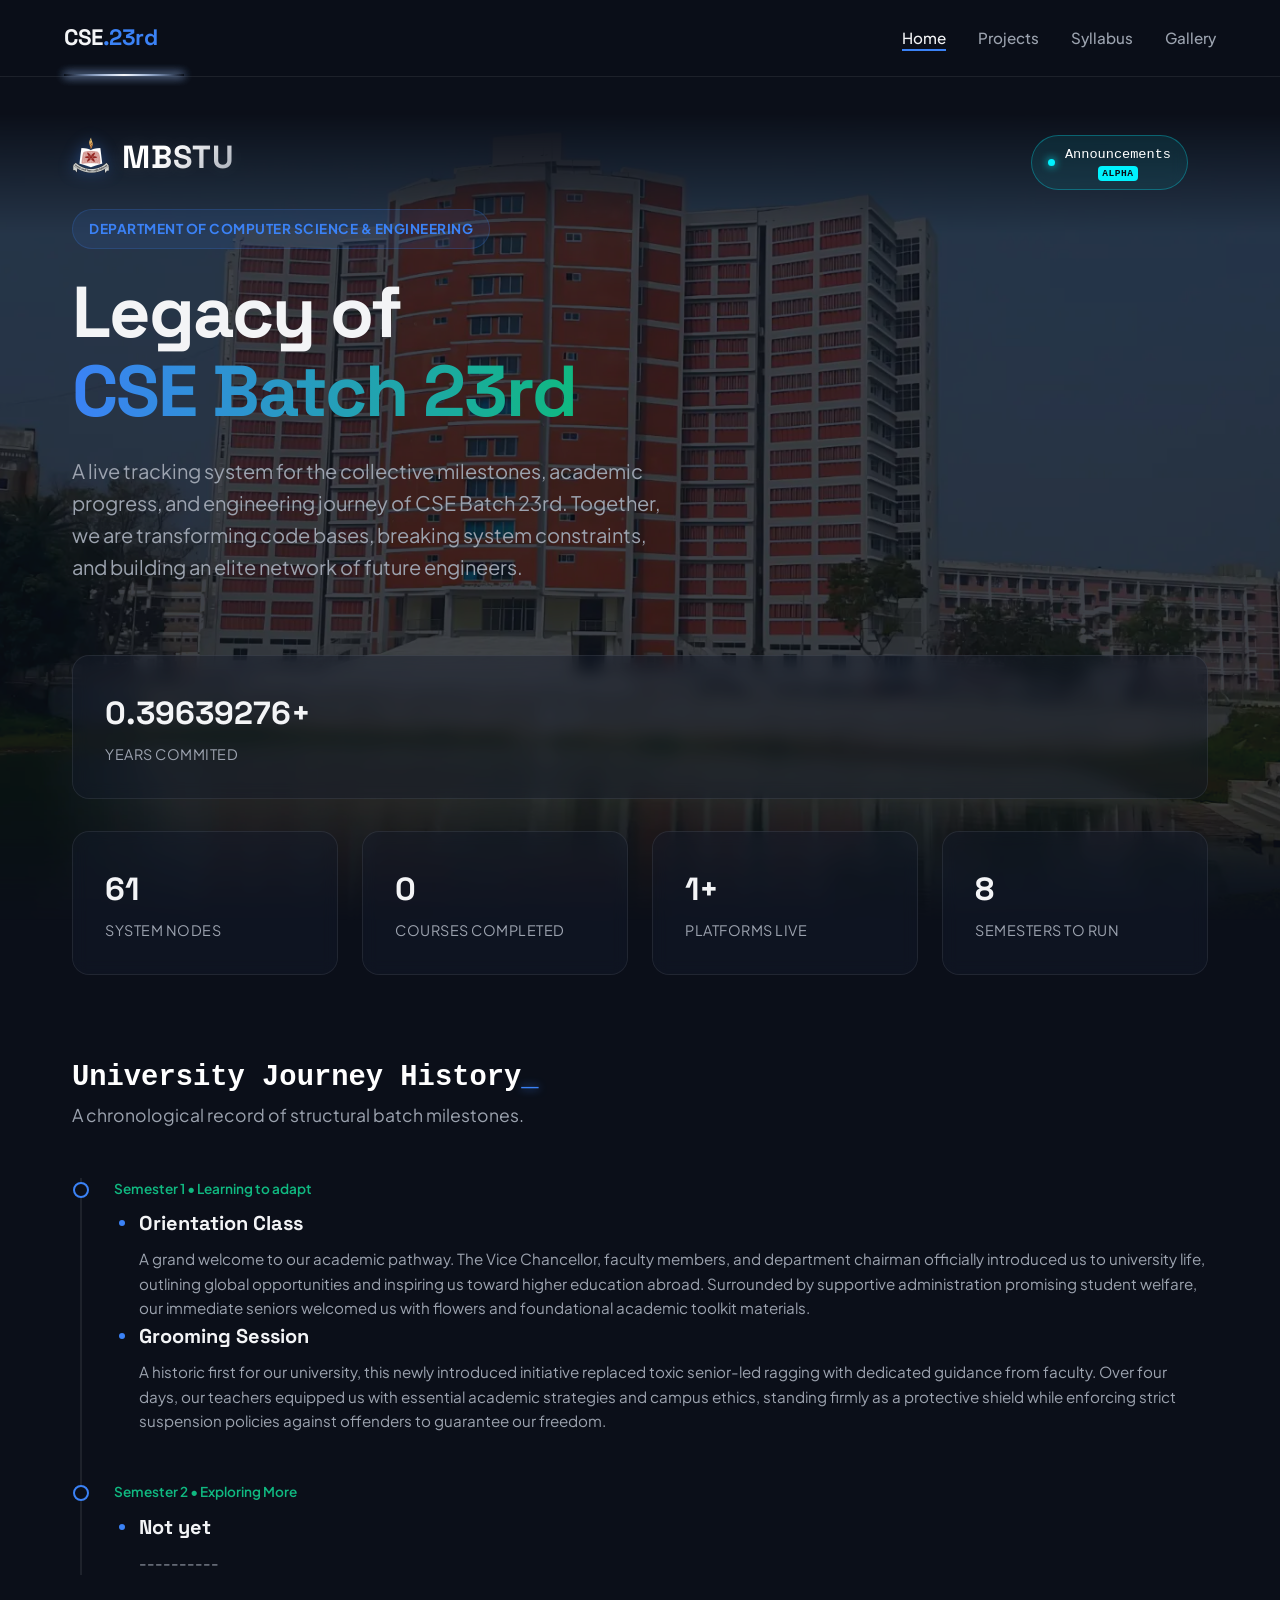
==== commit e17be702: "logo fix" ====
--- a/index.html
+++ b/index.html
@@ -497,7 +497,7 @@
           style="text-decoration: none"
         >
           <div class="uni-logo">
-            <img src="img/Logo-of-MBSTU.png" alt="Logo" class="logo-img" />
+            <img src="img/logo-of-mbstu.png" alt="Logo" class="logo-img" />
 
             <span class="logo-text">MBSTU</span>
           </div></a
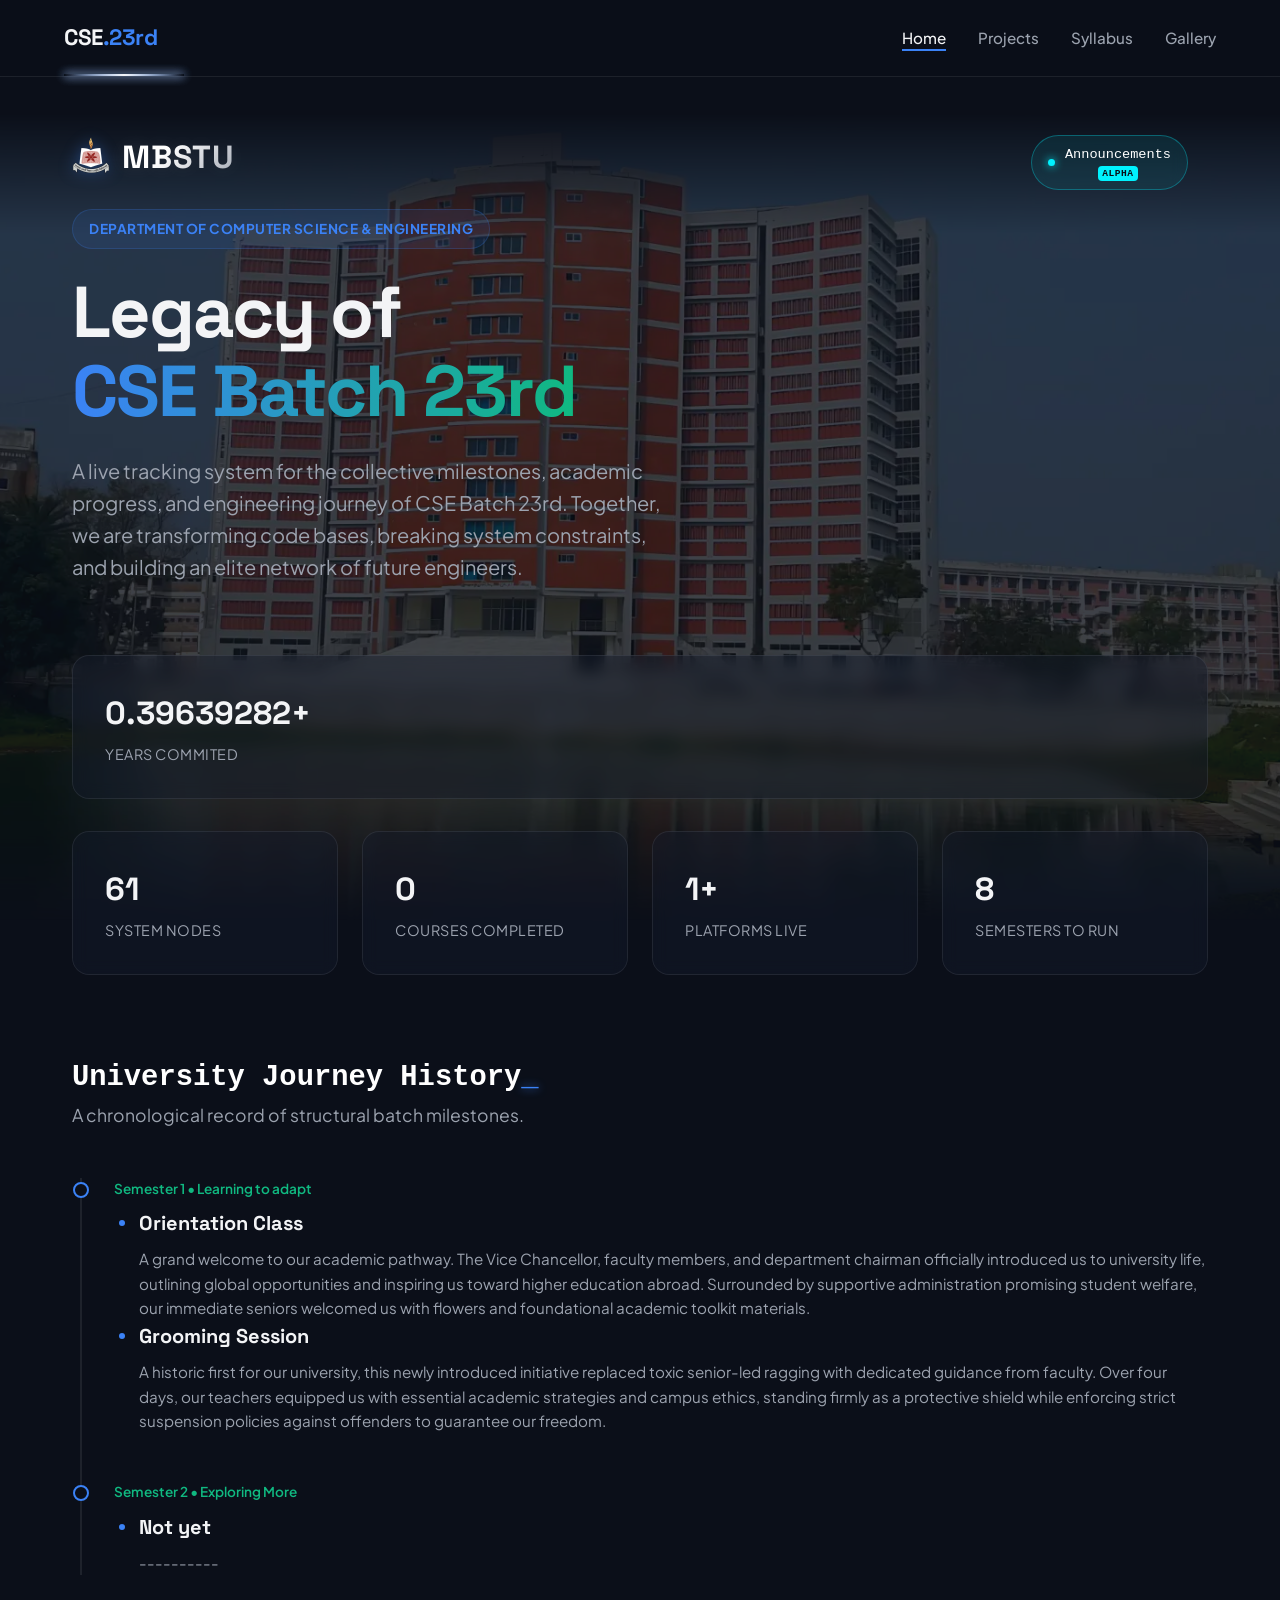
==== commit 736606af: "selection restrictions added" ====
--- a/index.html
+++ b/index.html
@@ -462,7 +462,9 @@
   </head>
   <body>
     <nav class="navbar">
-      <div class="nav-logo">CSE<span>.23rd</span></div>
+      <div class="no-select">
+        <div class="nav-logo">CSE<span>.23rd</span></div>
+      </div>
 
       <!-- The Hidden State Controller -->
       <input type="checkbox" id="nav-toggle" class="nav-toggle-checkbox" />
@@ -482,10 +484,10 @@
 
       <!-- The Links Container -->
       <ul class="nav-links">
-        <li><a href="index.html" class="active">Home</a></li>
-        <li><a href="projects.html">Projects</a></li>
-        <li><a href="syllabus.html">Syllabus</a></li>
-        <li><a href="gallery.html">Gallery</a></li>
+        <li class="no-select"><a href="index.html" class="active">Home</a></li>
+        <li class="no-select"><a href="projects.html">Projects</a></li>
+        <li class="no-select"><a href="syllabus.html">Syllabus</a></li>
+        <li class="no-select"><a href="gallery.html">Gallery</a></li>
       </ul>
     </nav>
     <div class="hero-standalone-bg"></div>
@@ -502,19 +504,22 @@
             <span class="logo-text">MBSTU</span>
           </div></a
         >
-        <a href="announcements.html" class="announcements-badge">
-          <span class="pulse-dot"></span>
-          <div class="announcements">
-            Announcements <span class="beta-tag">ALPHA</span>
-          </div>
-        </a>
+        <div class="no-select">
+          <a href="announcements.html" class="announcements-badge">
+            <span class="pulse-dot"></span>
+            <div class="announcements">
+              Announcements <span class="beta-tag">ALPHA</span>
+            </div>
+          </a>
+        </div>
 
         <br />
         <div class="hero-tag">
-          <b>DEPARTMENT OF COMPUTER SCIENCE & ENGINEERING</b>
+          <b class="no-select">DEPARTMENT OF COMPUTER SCIENCE & ENGINEERING</b>
         </div>
-        <h1 class="hero-title">Legacy of<br /><span>CSE Batch 23rd</span></h1>
-
+        <div class="no-select">
+          <h1 class="hero-title">Legacy of<br /><span>CSE Batch 23rd</span></h1>
+        </div>
         <p class="hero-desc">
           A live tracking system for the collective milestones, academic
           progress, and engineering journey of CSE Batch 23rd. Together, we are
--- a/style.css
+++ b/style.css
@@ -12,9 +12,18 @@
 }
 
 * {
+  -webkit-tap-highlight-color: transparent;
   margin: 0;
   padding: 0;
   box-sizing: border-box;
+}
+
+/* Disable text selection on specific elements */
+.no-select {
+  -webkit-user-select: none; /* Safari / Chrome on iOS */
+  -moz-user-select: none; /* Firefox */
+  -ms-user-select: none; /* Edge / IE */
+  user-select: none; /* Standard syntax */
 }
 
 body {
@@ -170,6 +179,10 @@
   color: #ffffff;
   position: relative;
   padding-bottom: 0rem;
+  -webkit-user-select: none; /* Safari / Chrome on iOS */
+  -moz-user-select: none; /* Firefox */
+  -ms-user-select: none; /* Edge / IE */
+  user-select: none; /* Standard syntax */
 }
 
 /* Injects the double forward slashes code comment syntax */
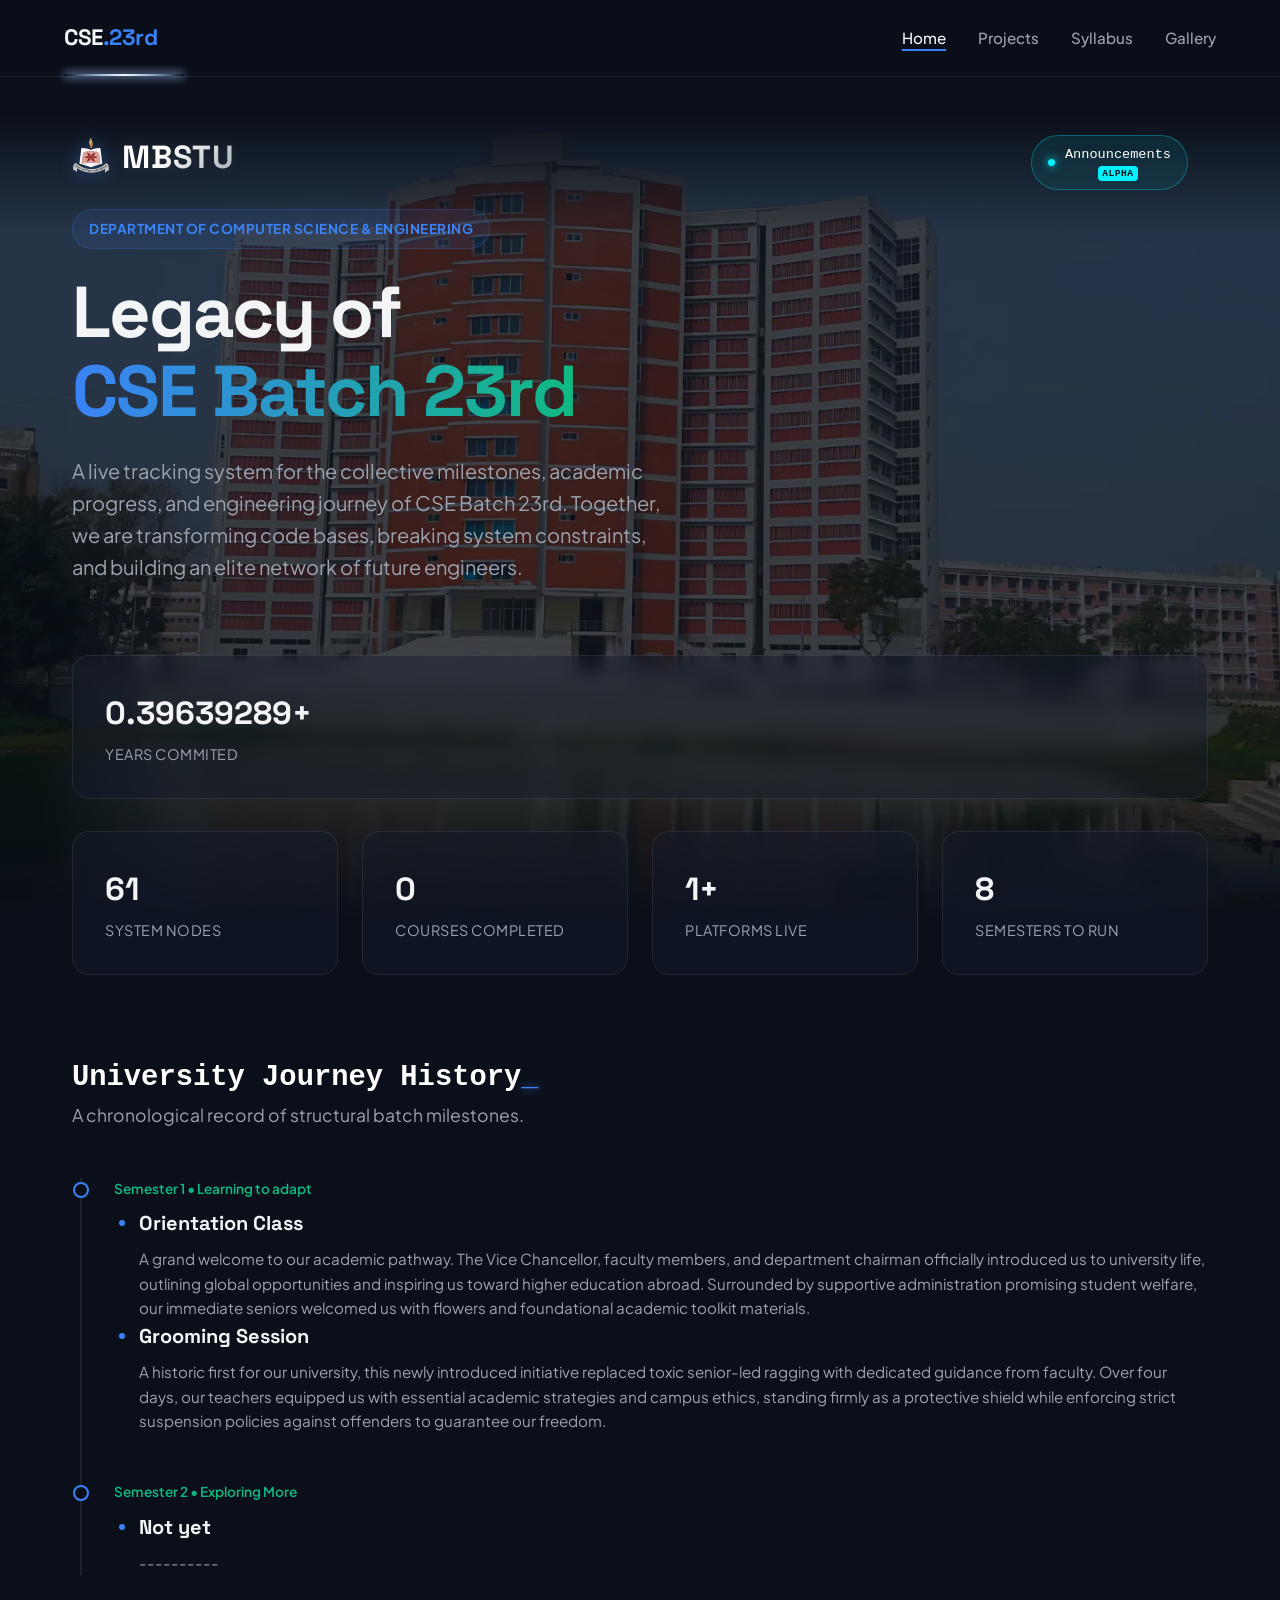
==== commit 4daf27c7: "trial for announcement showcase in hompage" ====
--- a/index.html
+++ b/index.html
@@ -458,6 +458,69 @@
           box-shadow: 0 0 6px #ef4444;
         }
       }
+      /* --- Homepage Notice Ticker Bar --- */
+      .ticker-wrapper {
+        display: flex;
+        align-items: center;
+        background: #121215;
+        border-bottom: 1px solid #27272a;
+        padding: 8px 16px;
+        overflow: hidden;
+        font-size: 0.875rem;
+        gap: 12px;
+      }
+
+      .ticker-badge {
+        background: #2563eb;
+        color: #ffffff;
+        padding: 3px 10px;
+        border-radius: 4px;
+        font-weight: 700;
+        font-size: 0.75rem;
+        text-transform: uppercase;
+        white-space: nowrap;
+        letter-spacing: 0.5px;
+        flex-shrink: 0;
+      }
+
+      /* Rolling / Scrolling Container */
+      .ticker-content {
+        flex-grow: 1;
+        overflow: hidden;
+        white-space: nowrap;
+        position: relative;
+      }
+
+      .ticker-content a {
+        display: inline-block;
+        color: #e4e4e7;
+        text-decoration: none;
+        padding-left: 100%;
+        animation: marquee 18s linear infinite;
+        transition: color 0.2s ease;
+      }
+
+      /* Pause animation on hover so users can read/click easily */
+      .ticker-content a:hover {
+        animation-play-state: paused;
+        color: #60a5fa;
+        text-decoration: underline;
+      }
+
+      /* Marquee Animation Keyframes */
+      @keyframes marquee {
+        0% {
+          transform: translate(0, 0);
+        }
+        100% {
+          transform: translate(-100%, 0);
+        }
+      }
+
+      /* Hide ticker if there are no notices */
+      .ticker-wrapper.hidden {
+        display: none;
+      }
     </style>
   </head>
   <body>
@@ -490,6 +553,12 @@
         <li class="no-select"><a href="gallery.html">Gallery</a></li>
       </ul>
     </nav>
+    <div class="ticker-wrapper" id="noticeTicker">
+      <div class="ticker-badge">Latest Notice</div>
+      <div class="ticker-content">
+        <a href="announcements.html" id="tickerText">Checking for updates...</a>
+      </div>
+    </div>
     <div class="hero-standalone-bg"></div>
     <main class="container">
       <section class="hero">
@@ -641,5 +710,35 @@
         updateBangladeshTicker();
       });
     </script>
+    <!--Notice -->
+    <script>
+      async function loadHomepageNotice() {
+        const tickerWrapper = document.getElementById("noticeTicker");
+        const tickerText = document.getElementById("tickerText");
+
+        try {
+          const res = await fetch("/api/announcements");
+          if (!res.ok) throw new Error();
+
+          const notices = await res.json();
+
+          if (notices && notices.length > 0) {
+            const latest = notices[0]; // Gets the most recent notice
+
+            // Show urgent indicator in ticker if applicable
+            const prefix = latest.isUrgent ? "🚨 [URGENT] " : "📌 ";
+            tickerText.textContent = `${prefix}${latest.title} — ${latest.text}`;
+          } else {
+            // Hide ticker bar completely if no notices exist
+            tickerWrapper.classList.add("hidden");
+          }
+        } catch (err) {
+          // Hide silently on offline/local views where API isn't available
+          tickerWrapper.classList.add("hidden");
+        }
+      }
+
+      loadHomepageNotice();
+    </script>
   </body>
 </html>
